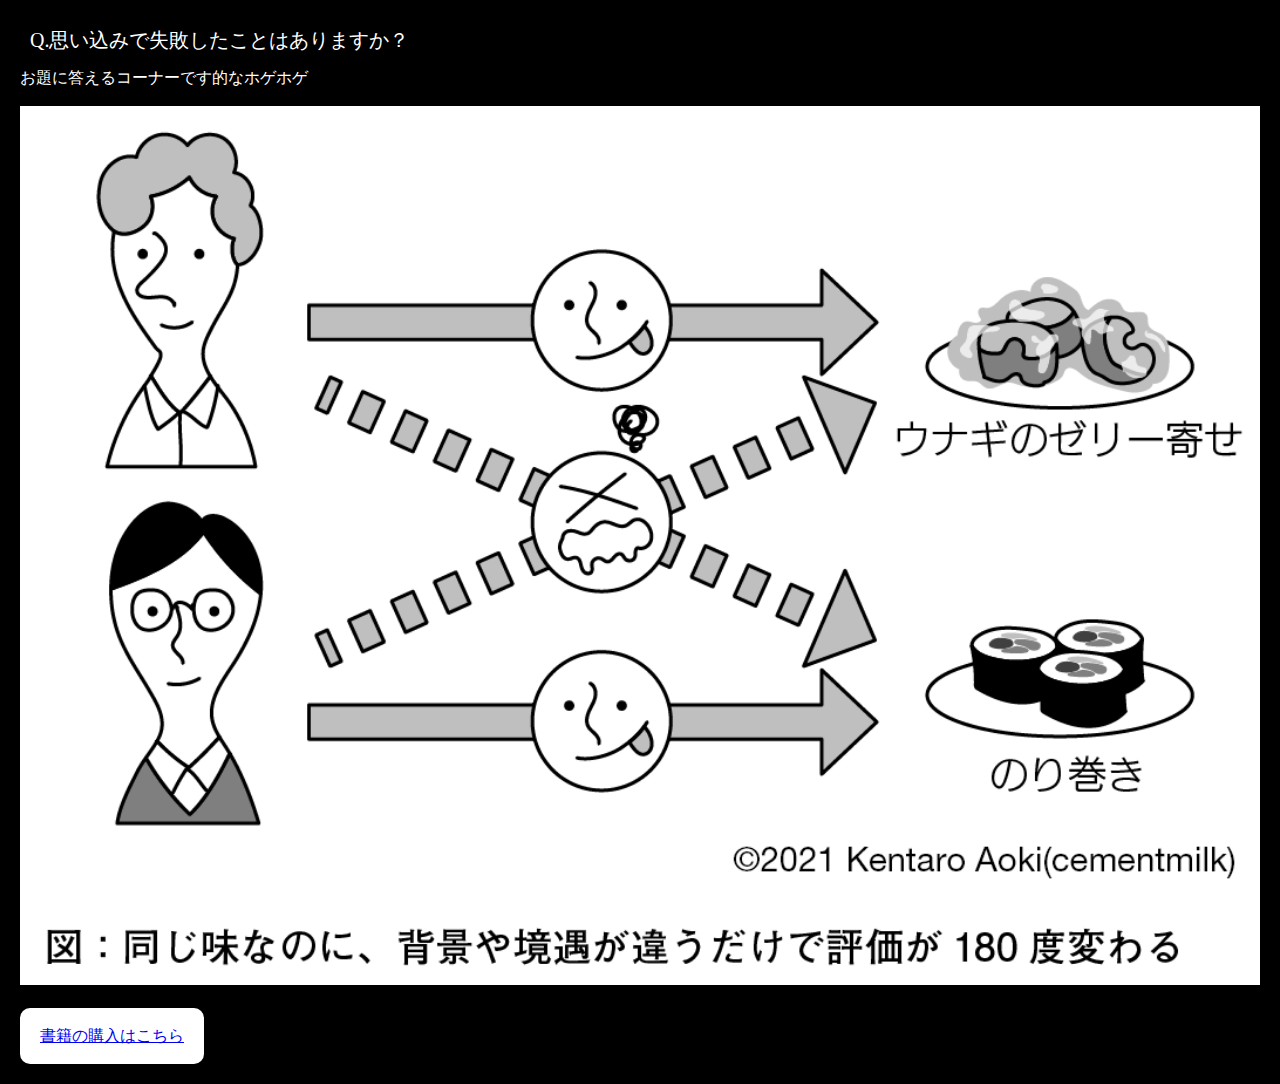
==== pages/background.html @ 06f2ad7a "各ページをアップ" ====
<!DOCTYPE html>
<html>
  <head>
    <meta http-equiv="X-UA-Compatible" content="IE=edge">
    <meta charset="utf-8">
    <title>Q.思い込みで失敗したことはありますか？</title>

    <meta name="twitter:card" content="summary_large_image" /> <!--①-->
    <meta name="twitter:site" content="@tsuyoshi_osiire" /> <!--②-->
    <meta property="og:url" content="https://tsuyoshi-kaneko.github.io/uco/pages/background.html" /> <!--③-->
    <meta property="og:title" content="Q.思い込みで失敗したことはありますか？" /> <!--④-->
    <meta property="og:description" content="[書籍]ユーザー中心組織論のお題です" /> <!--⑤-->
    <meta property="og:image" content="https://tsuyoshi-kaneko.github.io/uco/background.png" /> <!--⑥-->



    <meta name="description" content="">
    <meta name="author" content="">
    <meta name="viewport" content="width=device-width, initial-scale=1">
    <link rel="stylesheet" href="pages.css">
    <link rel="shortcut icon" href="">
  </head>
  <body>
    <section>
      <h1>Q.思い込みで失敗したことはありますか？</h1>
      <p class="description">
        お題に答えるコーナーです的なホゲホゲ
      </p>
      <p class="main_image">
        <img src="https://tsuyoshi-kaneko.github.io/uco/background.png" alt="hoge" title="hoge">
      </p>
      <p class="quote">
        <a href="https://gihyo.jp/book/2021/978-4-297-11997-3">書籍の購入はこちら</a>
      </p>
    </section>
  </body>
</html>
---- pages/pages.css ----
/* http://meyerweb.com/eric/tools/css/reset/
   v2.0 | 20110126
   License: none (public domain)
*/

html, body, div, span, applet, object, iframe,
h1, h2, h3, h4, h5, h6, p, blockquote, pre,
a, abbr, acronym, address, big, cite, code,
del, dfn, em, img, ins, kbd, q, s, samp,
small, strike, strong, sub, sup, tt, var,
b, u, i, center,
dl, dt, dd, ol, ul, li,
fieldset, form, label, legend,
table, caption, tbody, tfoot, thead, tr, th, td,
article, aside, canvas, details, embed,
figure, figcaption, footer, header, hgroup,
menu, nav, output, ruby, section, summary,
time, mark, audio, video {
	margin: 0;
	padding: 0;
	border: 0;
	font-size: 100%;
	font: inherit;
	vertical-align: baseline;
}
/* HTML5 display-role reset for older browsers */
article, aside, details, figcaption, figure,
footer, header, hgroup, menu, nav, section {
	display: block;
}
body {
	line-height: 1;
}
ol, ul {
	list-style: none;
}
blockquote, q {
	quotes: none;
}
blockquote:before, blockquote:after,
q:before, q:after {
	content: '';
	content: none;
}
table {
	border-collapse: collapse;
	border-spacing: 0;
}


body{
  width: 100%;
  background: #000;
  color: #fff;
}
section{
  padding: 20px;
}
h1{
  font-size: 20px;
  margin: 10px;
}
.description{
  margin: 20px 0;
}
.main_image img{
  width: 100%;
  margin-bottom: 20px;
}
.quote a{
  display: inline-block;
  background: #fff;
  border-radius: 10px;
  padding: 20px;
}
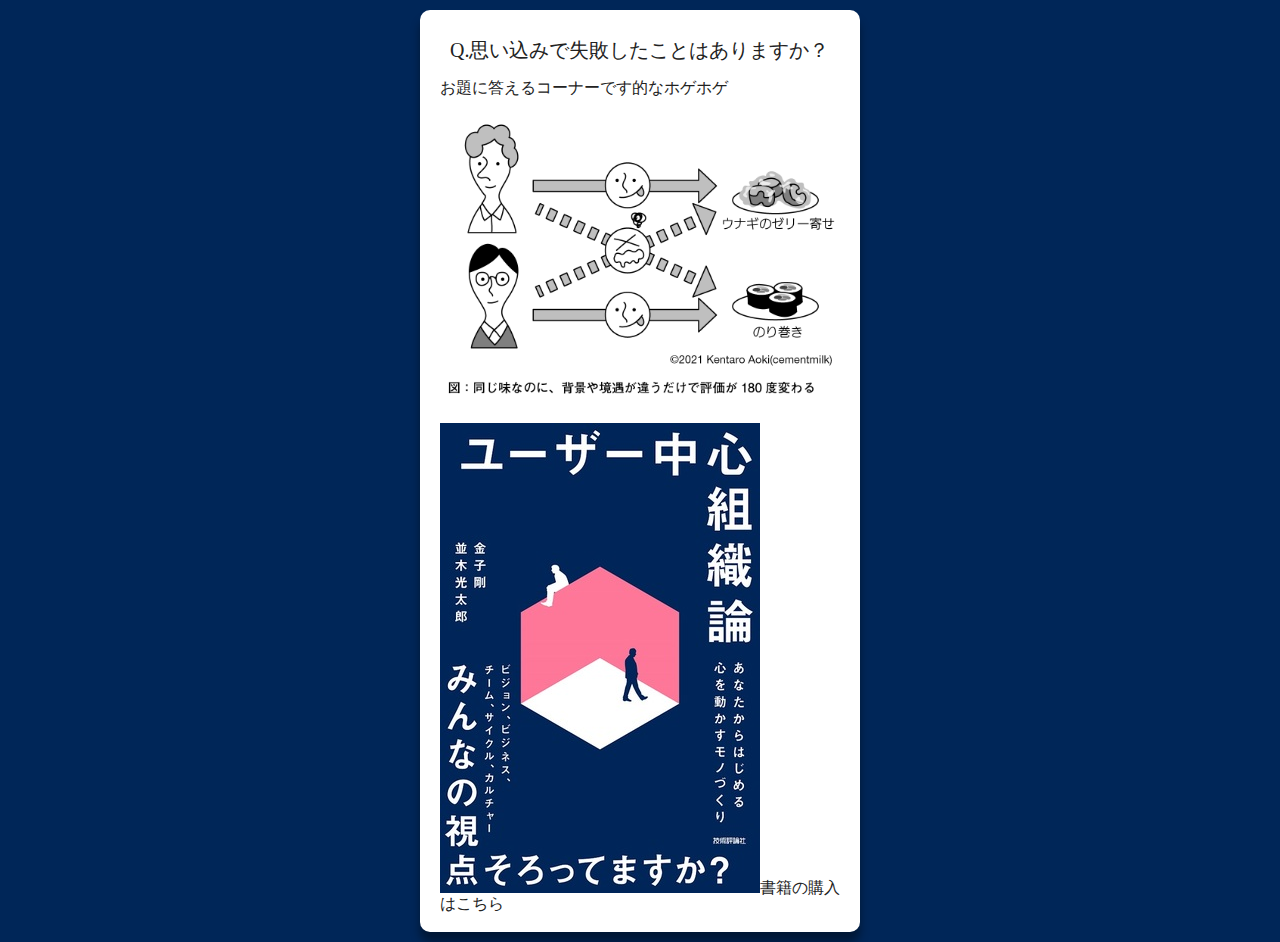
==== commit ff5260aa: "書籍画像のアップ" ====
--- a/pages/background.html
+++ b/pages/background.html
@@ -27,9 +27,12 @@
         お題に答えるコーナーです的なホゲホゲ
       </p>
       <p class="main_image">
-        <img src="https://tsuyoshi-kaneko.github.io/uco/background.png" alt="hoge" title="hoge">
+        <img src="https://tsuyoshi-kaneko.github.io/uco/background.png" alt="Q.思い込みで失敗したことはありますか？" title="Q.思い込みで失敗したことはありますか？">
       </p>
       <p class="quote">
+        <img src="https://tsuyoshi-kaneko.github.io/uco/pages/uco.jpg" alt="ユーザー中心組織論
+〜あなたからはじめる心を動かすモノづくり〜" title="ユーザー中心組織論
+〜あなたからはじめる心を動かすモノづくり〜"
         <a href="https://gihyo.jp/book/2021/978-4-297-11997-3">書籍の購入はこちら</a>
       </p>
     </section>
--- a/pages/pages.css
+++ b/pages/pages.css
@@ -50,11 +50,16 @@
 
 body{
   width: 100%;
-  background: #000;
-  color: #fff;
+  background: #002658;
 }
 section{
-  padding: 20px;
+	padding: 20px;
+  max-width: 400px;
+  margin: 10px auto;
+  color: #222;
+  background: #fff;
+  border-radius: 10px;
+  box-shadow: 0px 10px 10px rgb(0 0 0 / 40%);
 }
 h1{
   font-size: 20px;
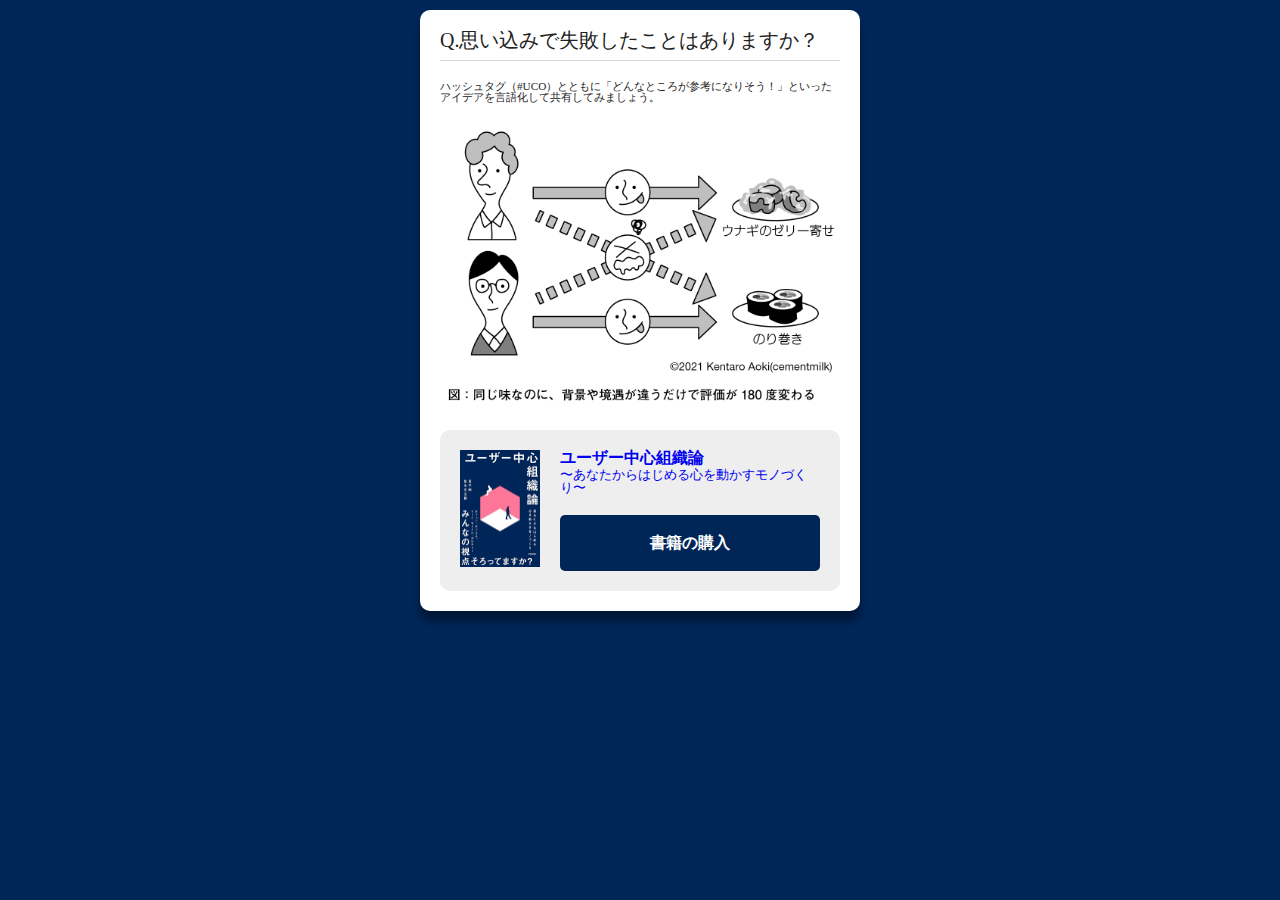
==== commit a31a0de4: "文言とcssを正式なものへ" ====
--- a/pages/background.html
+++ b/pages/background.html
@@ -24,16 +24,24 @@
     <section>
       <h1>Q.思い込みで失敗したことはありますか？</h1>
       <p class="description">
-        お題に答えるコーナーです的なホゲホゲ
+        ハッシュタグ（#UCO）とともに「どんなところが参考になりそう！」といったアイデアを言語化して共有してみましょう。
       </p>
       <p class="main_image">
         <img src="https://tsuyoshi-kaneko.github.io/uco/background.png" alt="Q.思い込みで失敗したことはありますか？" title="Q.思い込みで失敗したことはありますか？">
       </p>
       <p class="quote">
-        <img src="https://tsuyoshi-kaneko.github.io/uco/pages/uco.jpg" alt="ユーザー中心組織論
+        <a href="https://gihyo.jp/book/2021/978-4-297-11997-3">
+          <span class="quote_image">
+            <img src="uco.jpg" alt="ユーザー中心組織論
 〜あなたからはじめる心を動かすモノづくり〜" title="ユーザー中心組織論
-〜あなたからはじめる心を動かすモノづくり〜"
-        <a href="https://gihyo.jp/book/2021/978-4-297-11997-3">書籍の購入はこちら</a>
+〜あなたからはじめる心を動かすモノづくり〜" >
+          </span>
+        <span class="quote_text">
+          <span class="book_title">ユーザー中心組織論</span>
+          <span class="book_title_desc">〜あなたからはじめる心を動かすモノづくり〜</span>
+          <span class="book_link">書籍の購入</span>
+        </span>
+        </a>
       </p>
     </section>
   </body>
--- a/pages/pages.css
+++ b/pages/pages.css
@@ -62,19 +62,53 @@
   box-shadow: 0px 10px 10px rgb(0 0 0 / 40%);
 }
 h1{
-  font-size: 20px;
-  margin: 10px;
+	font-size: 20px;
+  padding: 0 0 10px 0;
+  border-bottom: 1px solid #d8d8d8;
 }
 .description{
   margin: 20px 0;
+  font-size: 0.7em;
 }
 .main_image img{
   width: 100%;
   margin-bottom: 20px;
 }
 .quote a{
-  display: inline-block;
-  background: #fff;
+  display: flex;
+  background: #eee;
   border-radius: 10px;
   padding: 20px;
+	text-decoration: none;
 }
+.quote_image{
+  flex-grow: 1;
+}
+.quote_image img{
+	width: 80px;
+}
+.quote_text{
+	display: block;
+  flex-grow: 3;
+	margin: 0 0 0 20px;
+}
+.book_title{
+	font-weight: bold;
+	margin-bottom: 3px;
+	display: block;
+}
+.book_title_desc{
+	font-size: 0.8em;
+	display: block;
+}
+.book_link{
+	display: block;
+	background: #002658;
+	padding: 20px 10px;
+	text-align: center;
+	font-size: 1em;
+	margin: 20px 0 0;
+	border-radius: 5px;
+	color: #fff;
+	font-weight: bold;
+}
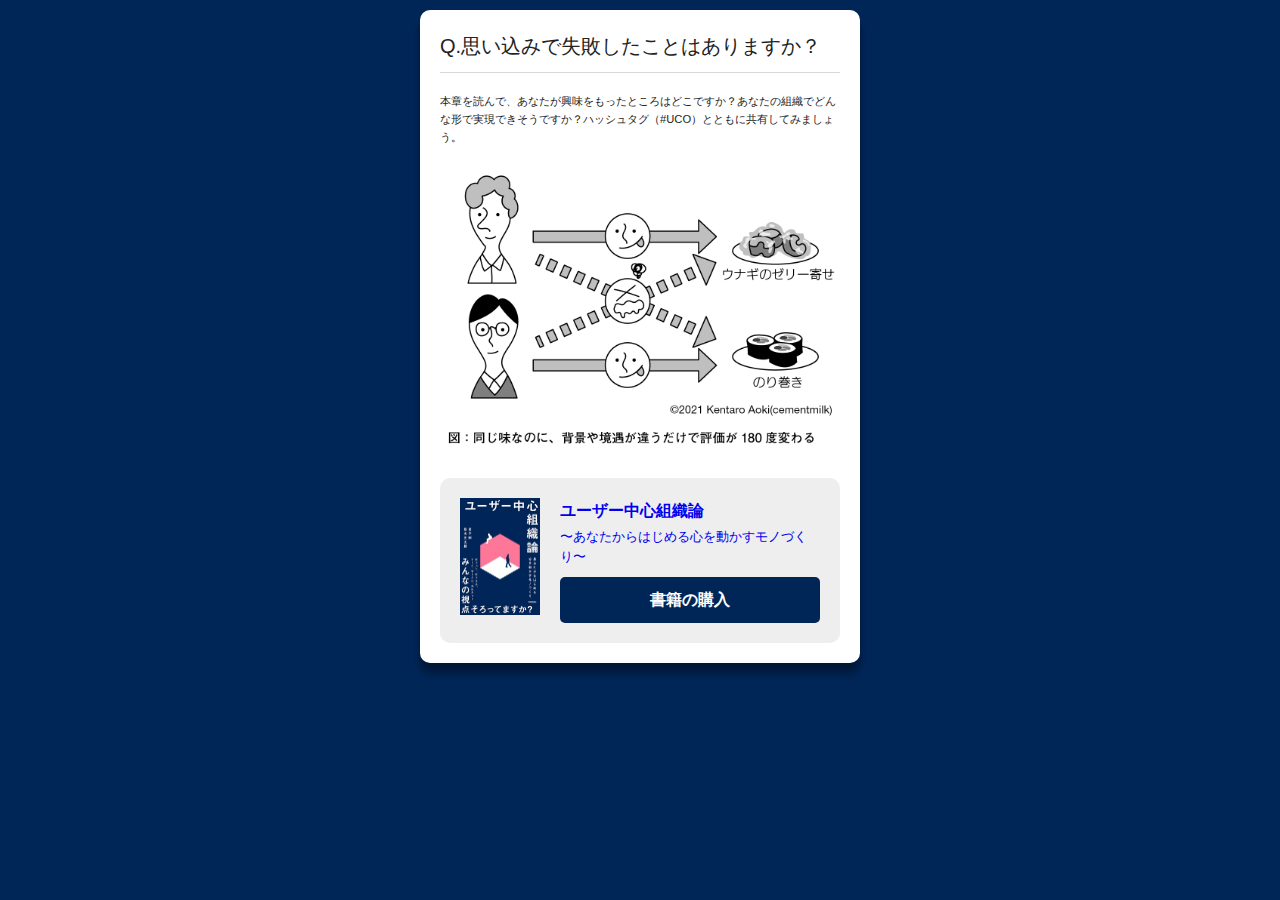
==== commit 0e9df1cd: "文言変更" ====
--- a/pages/background.html
+++ b/pages/background.html
@@ -24,7 +24,7 @@
     <section>
       <h1>Q.思い込みで失敗したことはありますか？</h1>
       <p class="description">
-        ハッシュタグ（#UCO）とともに「どんなところが参考になりそう！」といったアイデアを言語化して共有してみましょう。
+        本章を読んで、あなたが興味をもったところはどこですか？あなたの組織でどんな形で実現できそうですか？ハッシュタグ（#UCO）とともに共有してみましょう。
       </p>
       <p class="main_image">
         <img src="https://tsuyoshi-kaneko.github.io/uco/background.png" alt="Q.思い込みで失敗したことはありますか？" title="Q.思い込みで失敗したことはありますか？">
--- a/pages/pages.css
+++ b/pages/pages.css
@@ -51,6 +51,13 @@
 body{
   width: 100%;
   background: #002658;
+	font-family: "Helvetica Neue",
+    Arial,
+    "Hiragino Kaku Gothic ProN",
+    "Hiragino Sans",
+    Meiryo,
+    sans-serif;
+		line-height: 1.6;
 }
 section{
 	padding: 20px;
@@ -104,10 +111,10 @@
 .book_link{
 	display: block;
 	background: #002658;
-	padding: 20px 10px;
+	padding: 10px 10px;
 	text-align: center;
 	font-size: 1em;
-	margin: 20px 0 0;
+	margin: 10px 0 0;
 	border-radius: 5px;
 	color: #fff;
 	font-weight: bold;
